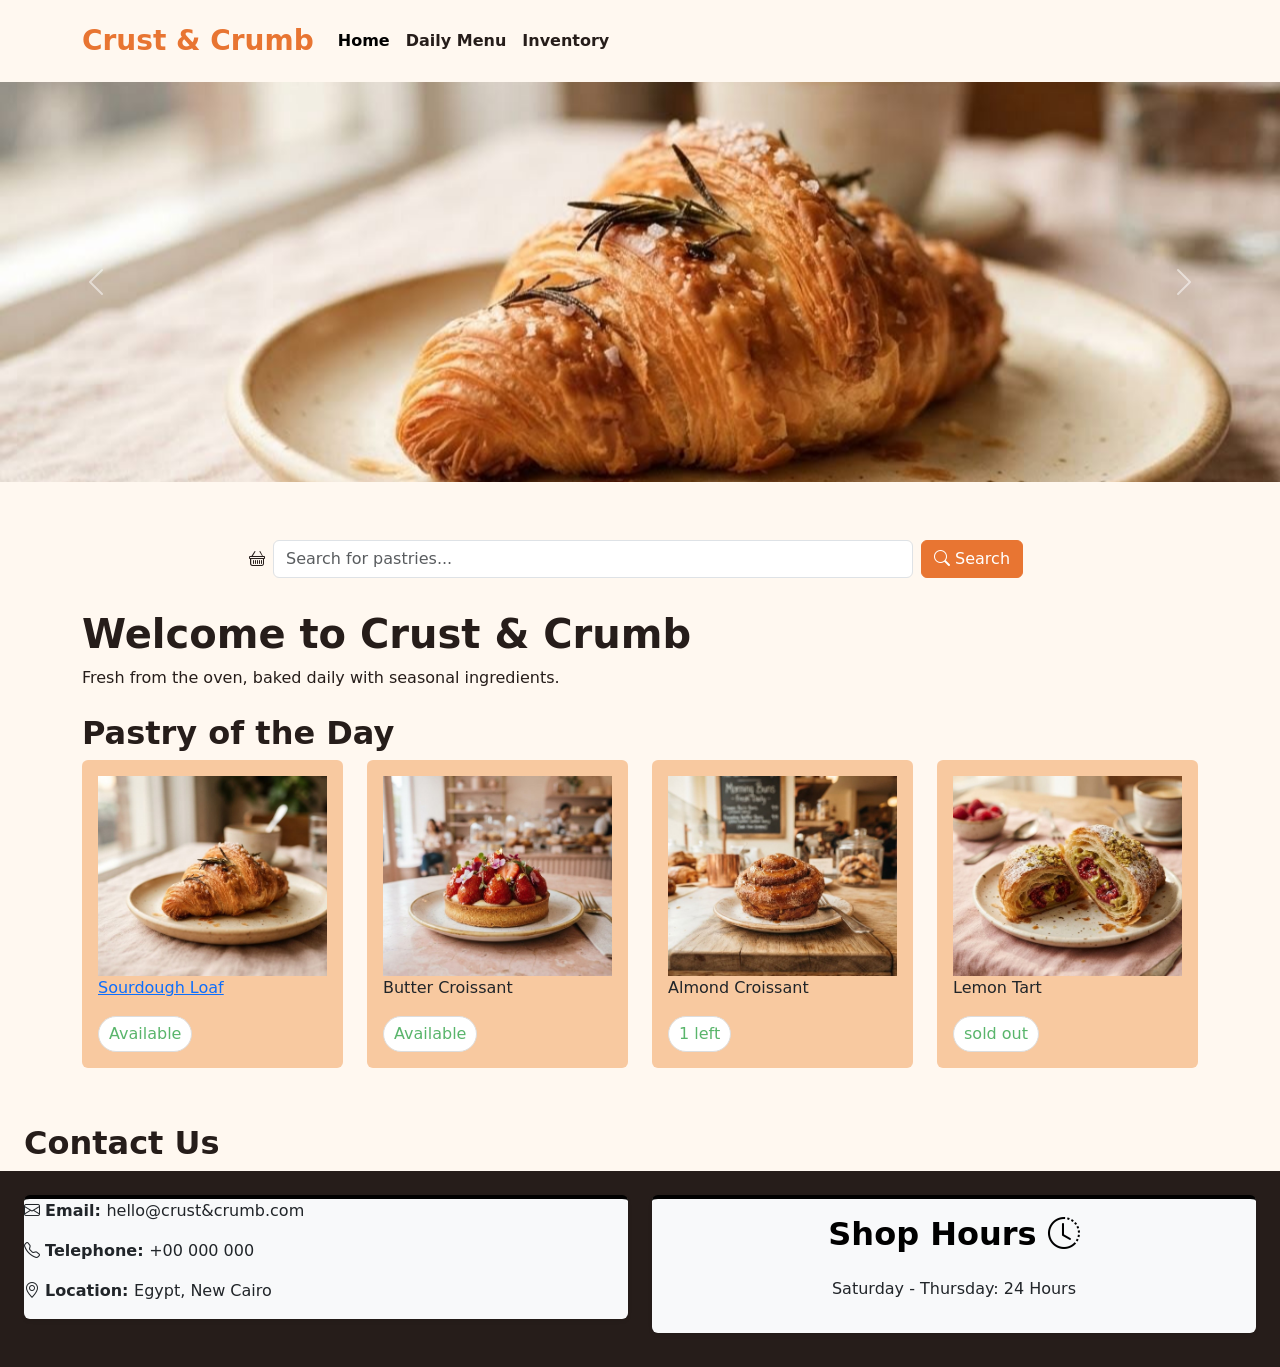
==== index.html @ 6cfdb350 "first-submission" ====
<!DOCTYPE html>
<html lang="en">
<head>
  <meta charset="UTF-8">
  <meta name="viewport" content="width=device-width, initial-scale=1.0">
  <title>Homepage - Crust & Crumb</title>
  <link href="https://cdn.jsdelivr.net/npm/bootstrap@5.3.3/dist/css/bootstrap.min.css" rel="stylesheet">
  <link rel="stylesheet" href="https://cdn.jsdelivr.net/npm/bootstrap-icons/font/bootstrap-icons.css">
  <link rel="stylesheet" href="style.css">
</head>
<body>

  <nav class="navbar navbar-expand-lg bg-light"> <!--Navigation bar that collapses into icon-->

    <div class="container">
      <a class="navbar-brand text-#f14d24" href="index.html id="title">Crust & Crumb</a>

      <button class="navbar-toggler" type="button"
            data-bs-toggle="collapse" data-bs-target="#marketNav"
            aria-controls="marketNav" aria-expanded="false" aria-label="Toggle navigation">

        <span class="navbar-toggler-icon"></span>
      </button>


      <div class="collapse navbar-collapse" id="marketNav">
          <ul class="navbar-nav me-auto">
            <li class="nav-item"><a class="nav-link active" href="index.html">Home</a></li>
            <li class="nav-item"><a class="nav-link" href="catalog.html">Daily Menu</a></li>
            <li class="nav-item"><a class="nav-link" href="checkout form.html">Inventory</a></li>
          </ul>
        </div>
    </div>
  </nav>

  <!--Carousel images-->
  <div id="carouselExampleAutoplaying" class="carousel slide custom-carousel" data-bs-ride="carousel">
  <div class="carousel-inner">

    <div class="carousel-item">
      <img src="assets/bakery-interior.jpg" class="d-block w-100" alt="Fresh sourdough loaves">
    </div>

    <div class="carousel-item active">
      <img src="assets/rosemary-croissant.jpg" class="d-block w-100" alt="Bakery photo 1">
    </div>

    <div class="carousel-item">
      <img src="assets/hero-pastries.jpg" class="d-block w-100" alt="Bakery photo 2">
    </div>

    <div class="carousel-item">
      <img src="assets/strawberry-tart.jpg" class="d-block w-100" alt="Bakery photo 3">
    </div>

    <div class="carousel-item">
      <img src="assets/featured-croissant.jpg" class="d-block w-100" alt="Butter croissants">
    </div>

    <div class="carousel-item">
      <img src="assets/morning-bun.jpg" class="d-block w-100" alt="Lemon tarts">
    </div>

    <div class="carousel-item">
      <img src="assets/featured-croissant.jpg" class="d-block w-100" alt="Our bakers at work">
    </div>

    
  </div>

  <button class="carousel-control-prev" type="button" data-bs-target="#carouselExampleAutoplaying" data-bs-slide="prev">
    <span class="carousel-control-prev-icon" aria-hidden="true"></span>
    <span class="visually-hidden">Previous</span>
  </button>
  <button class="carousel-control-next" type="button" data-bs-target="#carouselExampleAutoplaying" data-bs-slide="next">
    <span class="carousel-control-next-icon" aria-hidden="true"></span>
    <span class="visually-hidden">Next</span>
  </button>
</div>



<!--Search Bar--> 

<div class="text-center" style="margin-top: 50px;">
  <div class="d-flex justify-content-center align-items-center">
    <i class="bi bi-basket me-2"></i>
    <input type="text" class="form-control w-50 " placeholder="Search for pastries..." id="searchInput">
      <button class="btn btn-primary mt-2 m-2"><i class="bi bi-search"></i> Search</button>
  </div>
</div>


  <main class="container my-4"> 
    <div class="mb-4">
      <h1>Welcome to Crust & Crumb</h1>
      <p>Fresh from the oven, baked daily with seasonal ingredients.</p>
    </div>



    <!--Today's Fresh Bakes-->
      <h2 class="mb-2">Pastry of the Day</h2>
      <section class="row mb-5">

        <div class="col-6 col-md-3 col-lg-3">
        <div class="card p-3 mb-2">
            <img src="assets/rosemary-croissant.jpg" height="200" width="200" class="mx-auto">
            <p><a href="detailed-view.html">Sourdough Loaf</a></p>
            <div class="success">
            <p class="text-success">Available</p>
            </div>
        </div>
    </div>

        <div class="col-6 col-md-3 col-lg-3">
          <div class="card p-3 mb-2">
            <img src="assets/strawberry-tart.jpg" height="200" width="200">
            <p>Butter Croissant</p>
            <div class="success">
            <p class="text-success">Available</p>
            </div>
          </div>
        </div>

       <div class="col-6 col-md-3 col-lg-3">
        <div class="card p-3 mb-2">
            <img src="assets/morning-bun.jpg" height="200" width="200" class="mx-auto">
            <p>Almond Croissant</p>
            <div class="success">
            <p class="text-success">1 left</p>
            </div>
        </div>
    </div>

        <div class="col-6 col-md-3 col-lg-3">
          <div class="card p-3 mb-2">
            <img src="assets/featured-croissant.jpg" height="200" width="200">
            <p>Lemon Tart</p>
            <div class="success">
            <p class="text-success">sold out</p>
            </div>
          </div>
        </div>
        </section>
        </div>

          </main>


      <!--Shop Hours and footer--> 
      
  
    <div class="col-md-6 mx-4">
              <h2>Contact Us</h2>
    </div>

    <div class="container-fluid p-4"id="footer">
      
      <div class="row">

        <div class="col-12 col-md-6 mb-4">
          <div class = "card shadow-sm border-0 border-top border-black border-4 bg-light">
            <p><i class="bi bi-envelope"></i> <b>Email: </b>hello@crust&crumb.com </p>
            <p><i class="bi bi-telephone"></i> <b>Telephone: </b>+00 000 000</p>
            <p><i class="bi bi-geo-alt"></i> <b>Location: </b>Egypt, New Cairo <br></p>
          </div>
        </div>

      <div class ="col-12 col-md-6" id="library-hours">
      <div class="card shadow-sm border-0 border-top border-black border-4 bg-light">
        <div class="card-body">
          <h2 class="card-title text-center text-black mb-4">Shop Hours 
            <i class="bi bi-clock-history"></i>
          </h2>
          <p class="text-center">Saturday - Thursday: 24 Hours</p>
      </div>
      </div>
      </div>
      </div>
        
      </div>
        </div>
    </div>
  <script src="https://cdn.jsdelivr.net/npm/bootstrap@5.3.3/dist/js/bootstrap.bundle.min.js"></script>
</body>
</html>
---- style.css ----
:root {
  --cream: #fff8f0;
  --pink: #f8c79ef5;
  --orange: #e87532;
  --brown: #261d1a;
  --green: #59b56b;
  --white: #ffffff;
}

body {
  background-color: var(--cream);
  color: var(--brown);
}

.navbar {
  background-color: var(--cream) !important;
  padding: 15px;
}

.navbar-brand {
  color: var(--orange);
  font-size: 28px;
  font-weight: bold;
}

.nav-link {
  color: var(--brown);
  font-weight: bold;
}

.nav-link:hover {
  color: var(--orange);
}

.custom-carousel img {
  height: 400px;
  object-fit: cover;
}

h1, h2 {
  color: var(--brown);
  font-weight: bold;
}

.btn-primary {
  background-color: var(--orange);
  border-color: var(--orange);
}

.card {
  background-color: var(--pink);
  border: none;
}
.success {
    background-color: white;
    border: 1px solid #ddd;
    border-radius: 20px;
    padding: 5px 10px;
    width: fit-content;
    color: var(--green);
}

.success p {
    margin: 0;
}

.card img {
  width: 100%;
  object-fit: cover;
}

.text-success {
  color: var(--green) !important;
}

#footer {
  background-color: var(--brown);
}
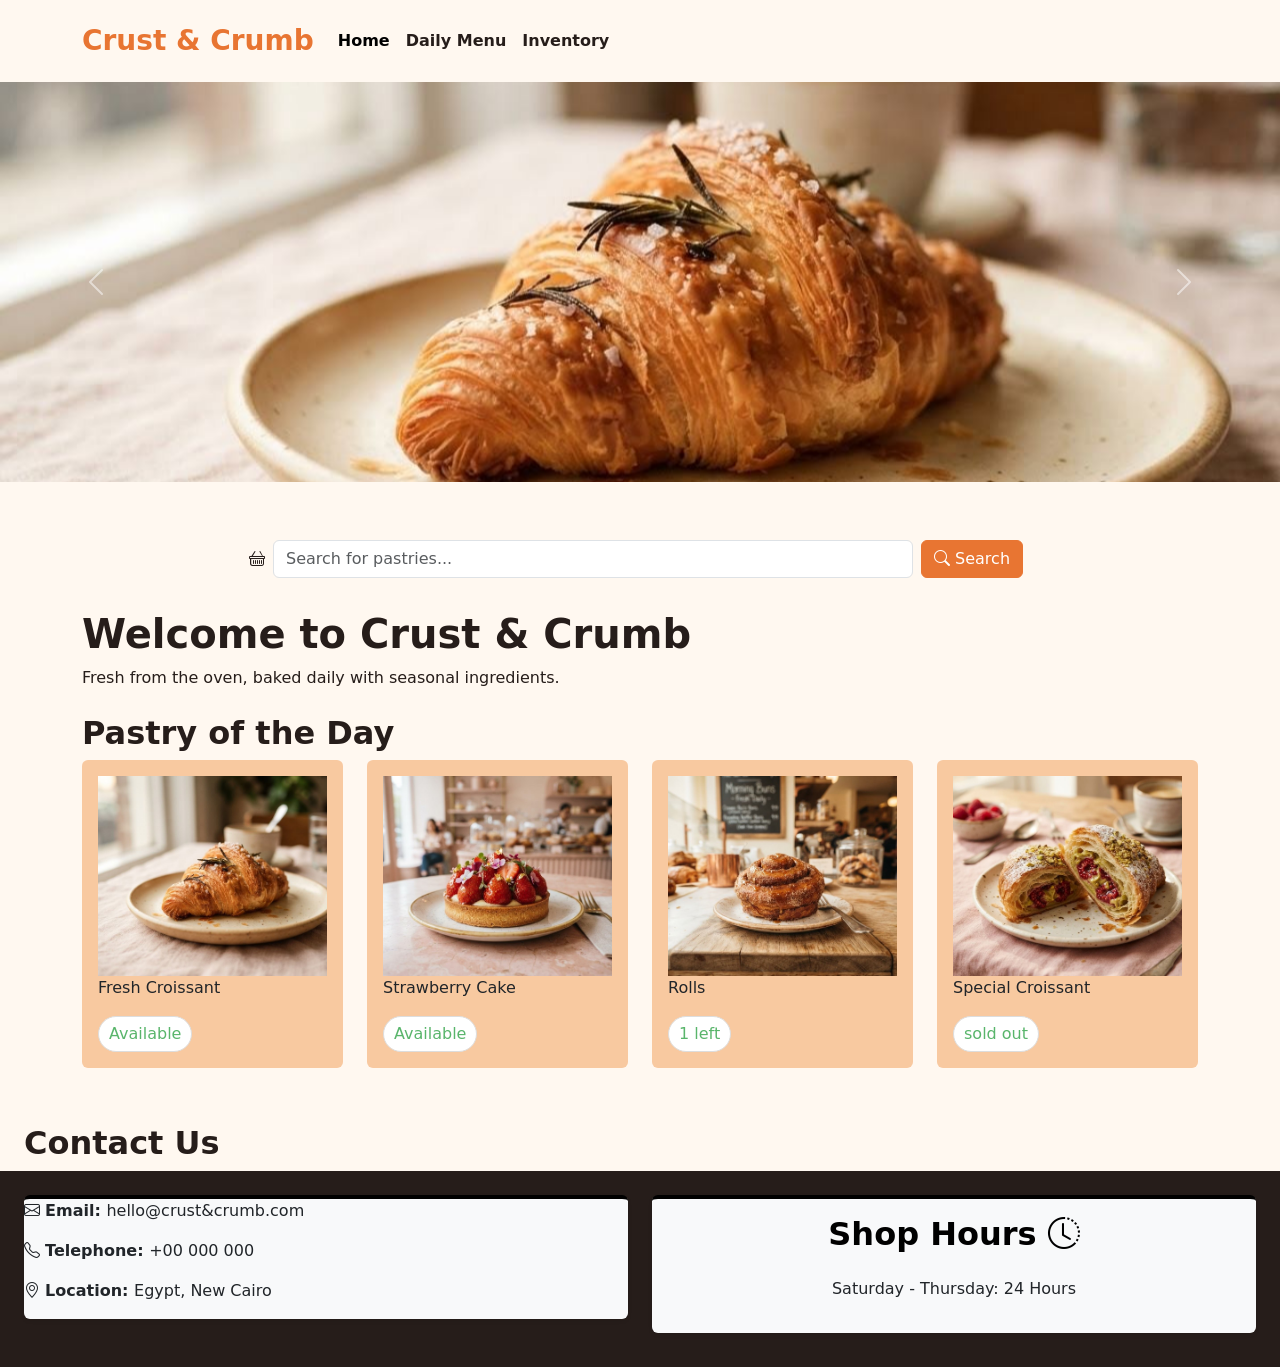
==== commit 789757af: "final touches" ====
--- a/index.html
+++ b/index.html
@@ -13,7 +13,7 @@
   <nav class="navbar navbar-expand-lg bg-light"> <!--Navigation bar that collapses into icon-->
 
     <div class="container">
-      <a class="navbar-brand text-#f14d24" href="index.html id="title">Crust & Crumb</a>
+      <a class="navbar-brand text-#f14d24" href="index.html" id="title">Crust & Crumb</a>
 
       <button class="navbar-toggler" type="button"
             data-bs-toggle="collapse" data-bs-target="#marketNav"
@@ -38,7 +38,7 @@
   <div class="carousel-inner">
 
     <div class="carousel-item">
-      <img src="assets/bakery-interior.jpg" class="d-block w-100" alt="Fresh sourdough loaves">
+      <img src="assets/bakery-interior.jpg" class="d-block w-100" alt="Fresh Croissant">
     </div>
 
     <div class="carousel-item active">
@@ -105,8 +105,8 @@
 
         <div class="col-6 col-md-3 col-lg-3">
         <div class="card p-3 mb-2">
-            <img src="assets/rosemary-croissant.jpg" height="200" width="200" class="mx-auto">
-            <p><a href="detailed-view.html">Sourdough Loaf</a></p>
+            <img src="assets/rosemary-croissant.jpg" height="200" width="200" class="mx-auto0" alt="Fresh Croissant">
+            <p>Fresh Croissant</p>
             <div class="success">
             <p class="text-success">Available</p>
             </div>
@@ -115,8 +115,8 @@
 
         <div class="col-6 col-md-3 col-lg-3">
           <div class="card p-3 mb-2">
-            <img src="assets/strawberry-tart.jpg" height="200" width="200">
-            <p>Butter Croissant</p>
+            <img src="assets/strawberry-tart.jpg" height="200" width="200" alt="Strawberry Cake">
+            <p>Strawberry Cake</p>
             <div class="success">
             <p class="text-success">Available</p>
             </div>
@@ -125,8 +125,8 @@
 
        <div class="col-6 col-md-3 col-lg-3">
         <div class="card p-3 mb-2">
-            <img src="assets/morning-bun.jpg" height="200" width="200" class="mx-auto">
-            <p>Almond Croissant</p>
+            <img src="assets/morning-bun.jpg" height="200" width="200" class="mx-auto" alt="rolls">
+            <p>Rolls</p>
             <div class="success">
             <p class="text-success">1 left</p>
             </div>
@@ -135,8 +135,8 @@
 
         <div class="col-6 col-md-3 col-lg-3">
           <div class="card p-3 mb-2">
-            <img src="assets/featured-croissant.jpg" height="200" width="200">
-            <p>Lemon Tart</p>
+            <img src="assets/featured-croissant.jpg" height="200" width="200" alt="Special Croissant">
+            <p>Special Croissant</p>
             <div class="success">
             <p class="text-success">sold out</p>
             </div>
